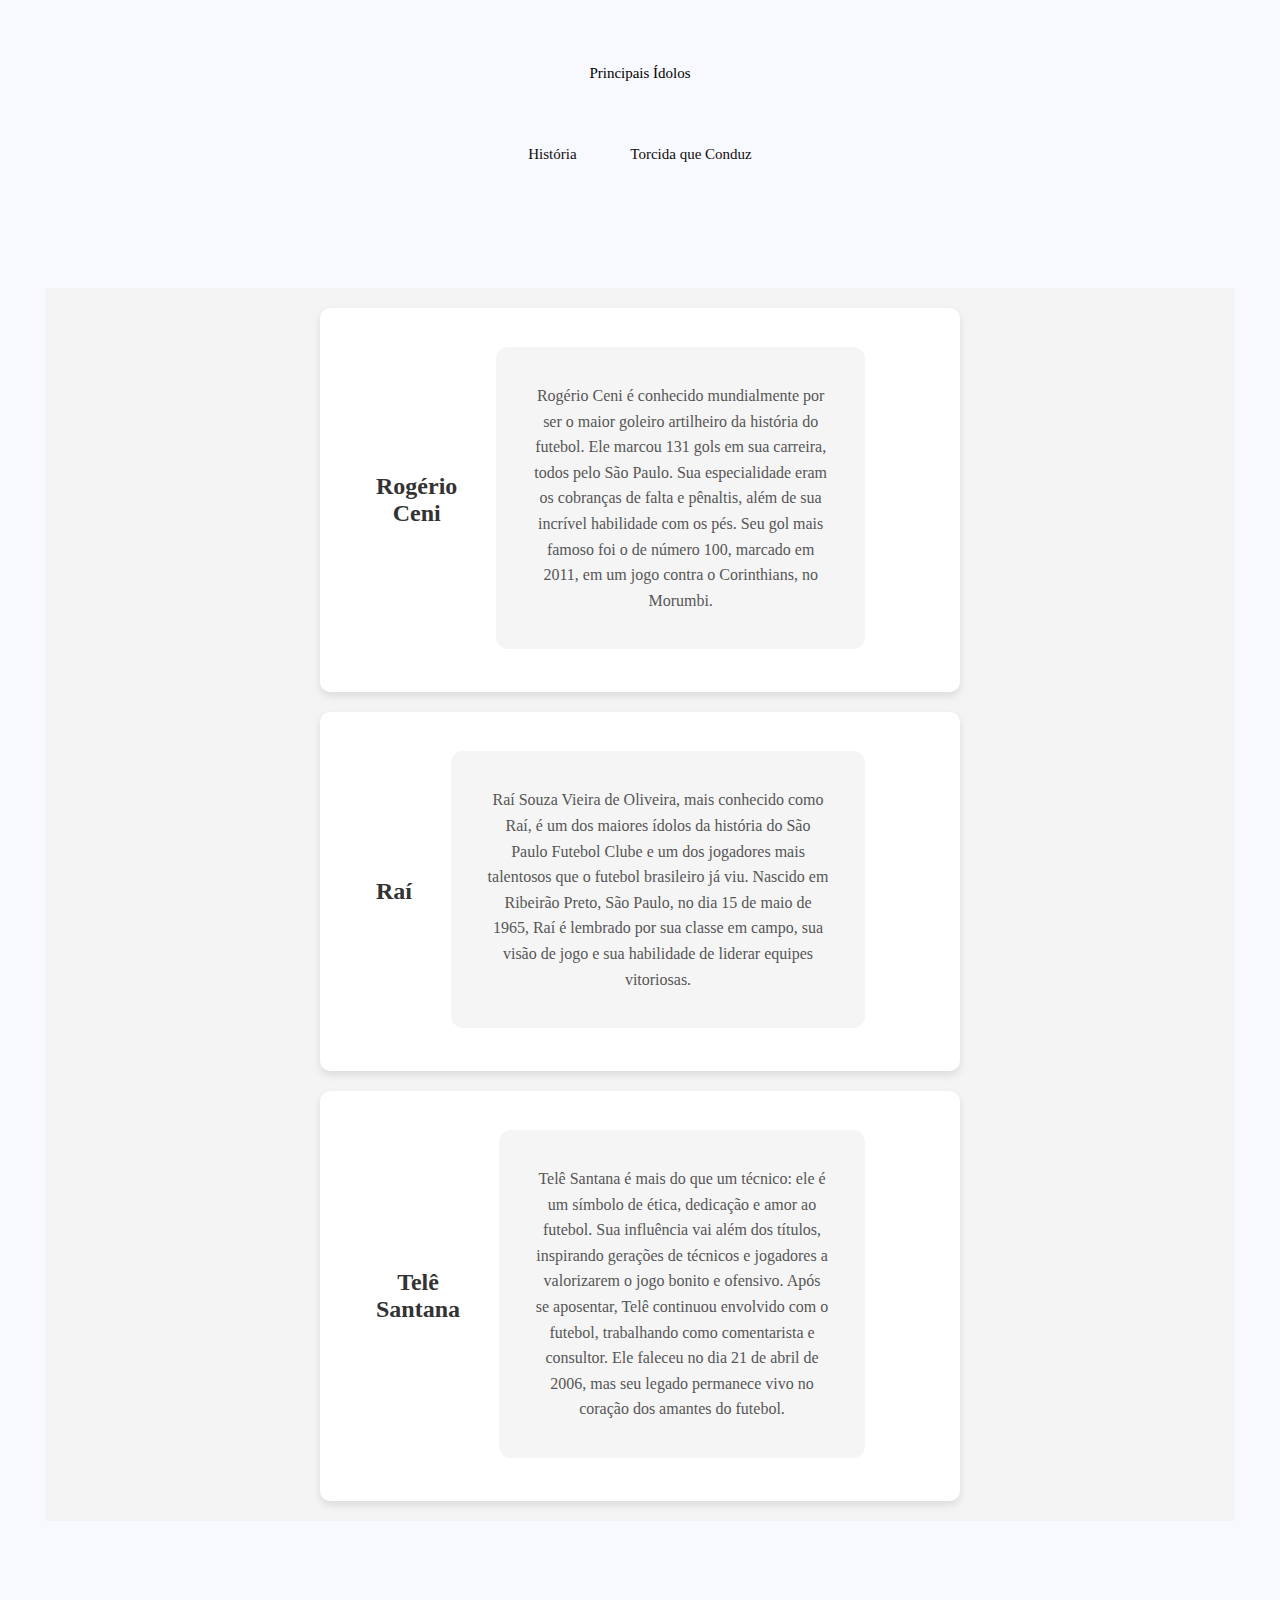
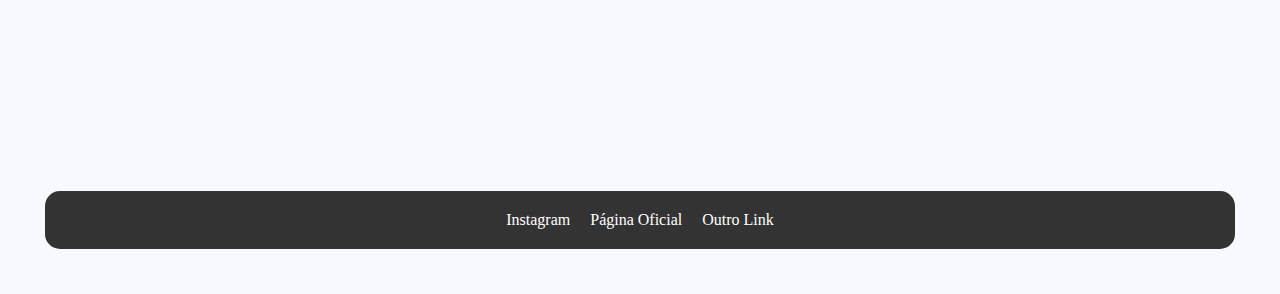
==== idolos.html @ bf15af01 "." ====
<!DOCTYPE html>
<html lang="pt-br">
<head>
    <meta charset="UTF-8">
    <meta name="viewport" content="width=device-width, initial-scale=1.0">
    <title>página de idolos</title>
    <link rel="icon" type="image/x-icon" href="/images/pngegg (1).png">
    <link rel="stylesheet" href="/styles.css"></head>
<body>
    
    <nav class="idolosP"> Principais Ídolos </nav>
    <nav class="exit">
        <a href="/index.html">História</a>
        <a href="/torcida.html">Torcida que Conduz</a>
    </nav>



    <section class="idolos">
        <div class="item">
            
            <h2 class="pag2">Rogério Ceni</h2>
            <p class="descricao">
                Rogério Ceni é conhecido mundialmente por ser o maior goleiro artilheiro da história do futebol. Ele marcou 131 gols em sua carreira, todos pelo São Paulo. Sua especialidade eram os cobranças de falta e pênaltis, além de sua incrível habilidade com os pés. Seu gol mais famoso foi o de número 100, marcado em 2011, em um jogo contra o Corinthians, no Morumbi.
            </p>
            <img src="/images/ceni.jpg" alt="" class="image-item">
        </div>

        <div class="item">
            <h2 class="pag2">Raí</h2>
            <p class="descricao">
                Raí Souza Vieira de Oliveira, mais conhecido como Raí, é um dos maiores ídolos da história do São Paulo Futebol Clube e um dos jogadores mais talentosos que o futebol brasileiro já viu. Nascido em Ribeirão Preto, São Paulo, no dia 15 de maio de 1965, Raí é lembrado por sua classe em campo, sua visão de jogo e sua habilidade de liderar equipes vitoriosas.
            </p>
            <img src="/images/rai.jpg" alt="" class="image-item">
        </div>

        <div class="item">
            <h2 class="pag2">Telê Santana</h2>
            <p class="descricao">
                Telê Santana é mais do que um técnico: ele é um símbolo de ética, dedicação e amor ao futebol. Sua influência vai além dos títulos, inspirando gerações de técnicos e jogadores a valorizarem o jogo bonito e ofensivo.
                Após se aposentar, Telê continuou envolvido com o futebol, trabalhando como comentarista e consultor. Ele faleceu no dia 21 de abril de 2006, mas seu legado permanece vivo no coração dos amantes do futebol.            </p>
            <img src="/images/telesantana.jpg" alt="" class="image-item">
        </div>
    </section>


    <footer>
        <div class="navF">
          <ul>
            <li><a href="#">Instagram</a></li>
            <li><a href="https://www.saopaulofc.net/tag/site-oficial/">Página Oficial</a></li>
            <li><a href="#">Outro Link</a></li> <!-- Adicionei um terceiro link válido -->
          </ul>
        </div>
      </footer>

</body>
</html>
---- styles.css ----
body{
    margin: 5vh;
    background-color: ghostwhite;
    font-size: 15px;
}

  
header .spfc{
  display: flex;
  justify-content: center;
  background-color: rgb(244, 10, 10);
  color: white;
  border-radius: 15px;
  box-shadow:10px 5px 8px #555;
  margin-top: 4vh;
}

nav {
    margin-top: 1vh;
    border-radius: 15px;
    padding: 20px; /* Espaçamento interno no contêiner */
    text-align: center; /* Centraliza os links horizontalmente */
  }
  
  nav a {
    display: inline-block; /* Permite definir padding e margin */
    padding: 10px 20px; /* Espaçamento interno: 10px topo/baixo, 20px esquerda/direita */
    margin: 5px; /* Espaçamento externo entre os links */
    text-decoration: none; /* Remove o sublinhado dos links */
    color: #100c0c; /* Cor do texto */
    border-radius: 5px; /* Bordas arredondadas */
  }
  
  nav a:hover {
    border-radius: 15px;
    background-color: #000000; /* Cor de fundo ao passar o mouse */
    color: white;
  }

.history{
    display: flex;
    justify-content: center;
    color: red;
    margin-bottom: 2vh;
}


section.historias {
    display: flex;
    flex-wrap: wrap;
    gap: 20px; /* Espaçamento entre as caixas */
    padding: 20px;
    border-radius: 15px;
    background-color: #953434; /* Cor de fundo da seção */
  }
  
  .caixa {
    border: 2px solid #000000;
    padding: 20px;
    background-color: #f9f9f9;
    border-radius: 10px;
    flex: 1 1 calc(33px 40px); /* Faz com que as caixas ocupem 1/3 do espaço, com gap incluso */
    box-sizing: border-box; /* Garante que o padding não afete a largura total */
  }
  
  .caixa h2 {
    text-align: center;
    color: #333;
    margin-bottom: 15px;
    margin: 5vh;
  }
  
  .caixa p {
    color: #555;
    line-height: 1.6;
  }









  /* PÁGINA DE ÍDOLOS*/
  
  .idolos {
    display: flex;
    flex-direction: column;
    align-items: center;
    gap: 20px;
    padding: 20px;
    background-color: #f4f4f4;
}

.item {
    background-color: #fff;
    border-radius: 10px;
    box-shadow: 0 4px 8px rgba(0, 0, 0, 0.1);
    padding: 20px;
    max-width: 600px;
    width: 100%;
    text-align: center;
}

/* Estilos para os títulos */
.item h2.pag2 {
    color: #333;
    margin-bottom: 10px;
    font-size: 24px;
    margin: 4vh;
}

/* Estilos para os parágrafos */
.item .descricao {
    color: #555;
    line-height: 1.6;
    margin-bottom: 20px;
    font-size: 16px;
}

/* Estilos para as imagens responsivas */
.item .image-item {
    max-width: 100px; /* A imagem não ultrapassa a largura do contêiner */
    height: auto; /* Mantém a proporção da imagem */
    border-radius: 10px;
    box-shadow: 0 4px 8px rgba(0, 0, 0, 0.2);
    display: block; /* Remove espaços extras abaixo da imagem */
    margin: 0 auto; /* Centraliza a imagem horizontalmente */
    margin: 4vh;
}


  /*PÁGINA DA TORCIDA*/

  header .logo{
    display: flex;
    justify-content: center;
  }

  header .logo img{
    
    height: 190px;
    width: 150px;
    box-shadow: 10px 15px 10px 10px whitesmoke;

  }

  header .text2 h4{
    display: flex;
    justify-content: center;
    color: black;
  }

  div{ 
    display: flex;
    justify-content: center;
    align-items: center
}

.link a{
    text-decoration: none;
    color: #000000;
    font-size: 20px;
}

  section{
    margin-top: 10vh;
  }

  section h1{
    display: flex;
    justify-content: center;
  }
  
  section p{
    display: flex;
    text-align: center;
    border: solid  white;
    border-radius: 15px;
    background-color: whitesmoke;
    padding: 4vh;
  }

  /*FOOTER*/

  footer {
    margin-top: 30vh;
    background-color: #333; /* Cor de fundo do footer */
    border-radius: 15px;
    color: #fff; /* Cor do texto */
    padding: 20px 0; /* Espaçamento interno */
    text-align: center; /* Centraliza o conteúdo */
  }
  
  .navF ul {
    list-style: none; /* Remove os marcadores da lista */
    padding: 0; /* Remove o padding padrão da lista */
    margin: 0; /* Remove a margem padrão da lista */
    display: flex; /* Alinha os itens horizontalmente */
    justify-content: center; /* Centraliza os itens */
    gap: 20px; /* Espaçamento entre os links */
  }
  
  .navF ul li {
    display: inline-block; /* Garante que os itens fiquem em linha */
  }
  
  .navF ul li a {
    color: #fff; /* Cor do texto dos links */
    text-decoration: none; /* Remove o sublinhado */
    font-size: 16px; /* Tamanho da fonte */
    transition: color 0.3s ease; /* Transição suave para o efeito hover */
  }
  
  .navF ul li a:hover {
    color: #ccc; /* Cor do texto ao passar o mouse */
  }
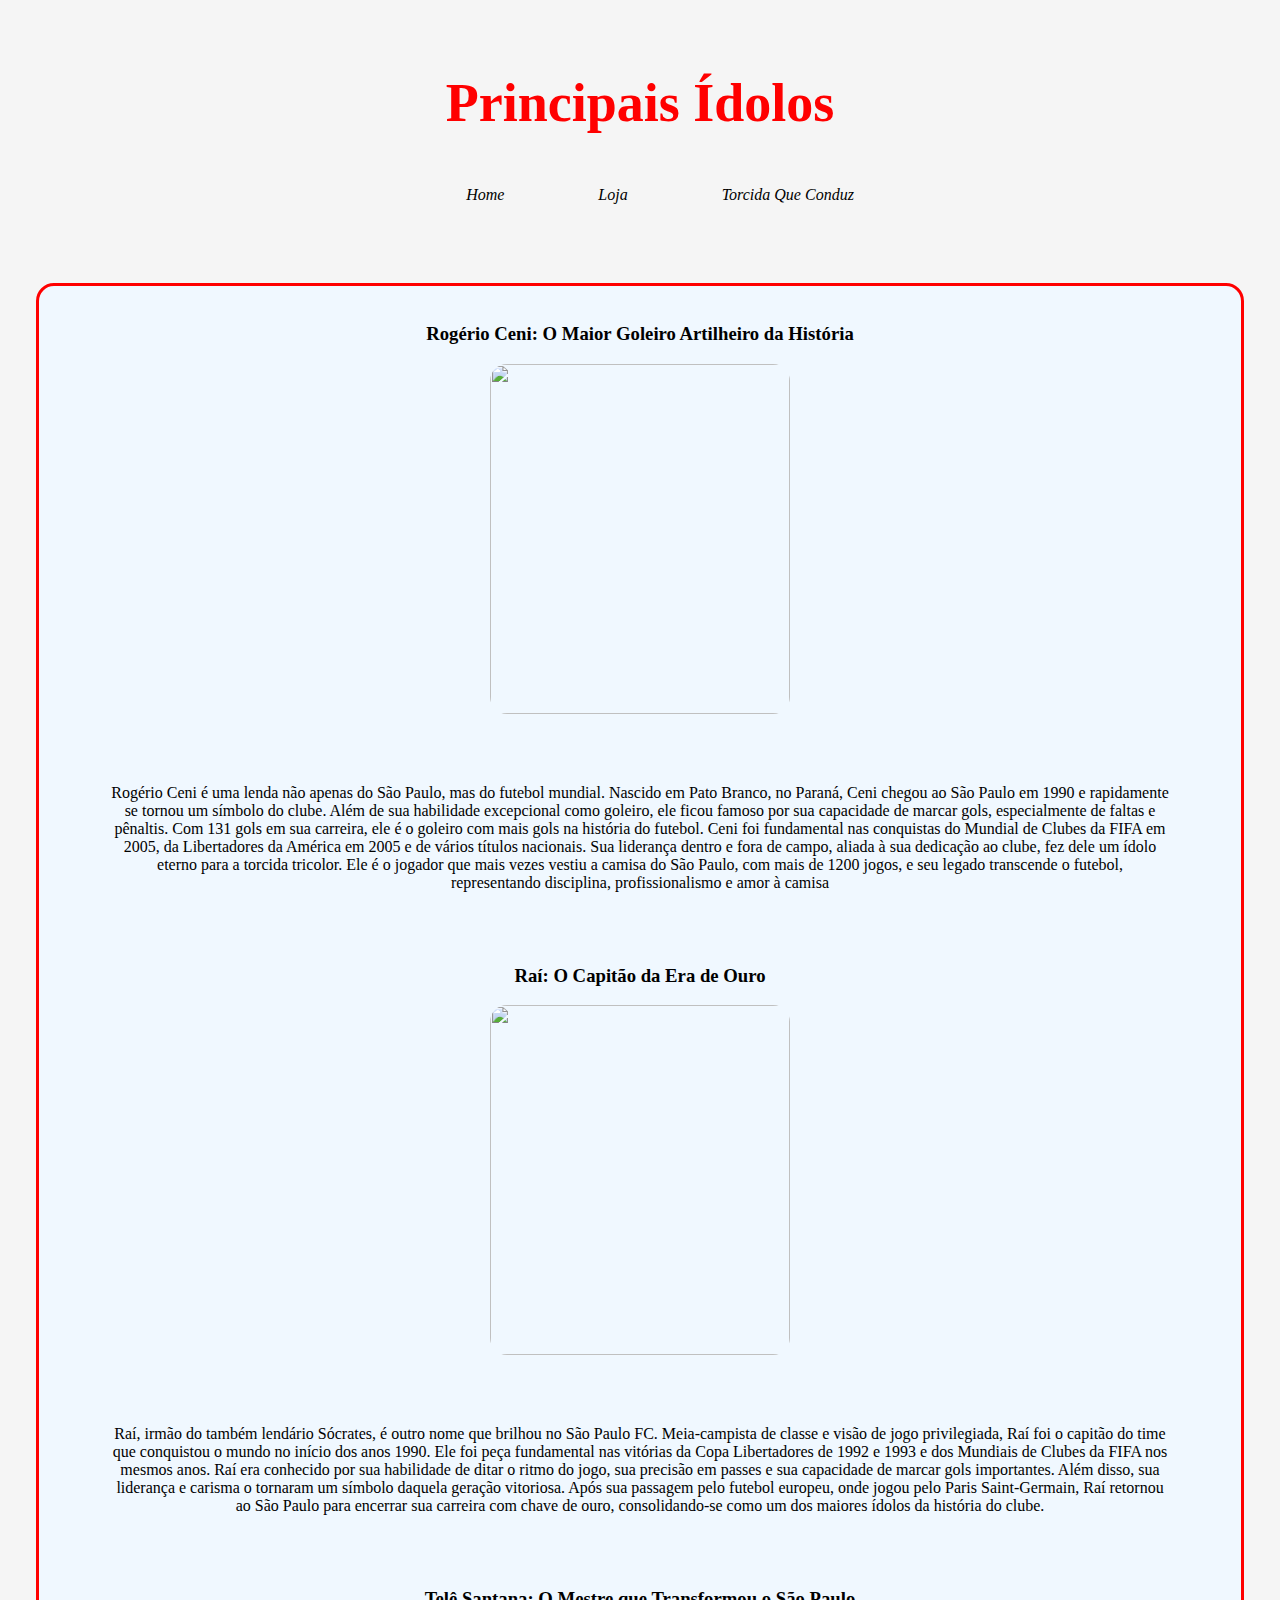
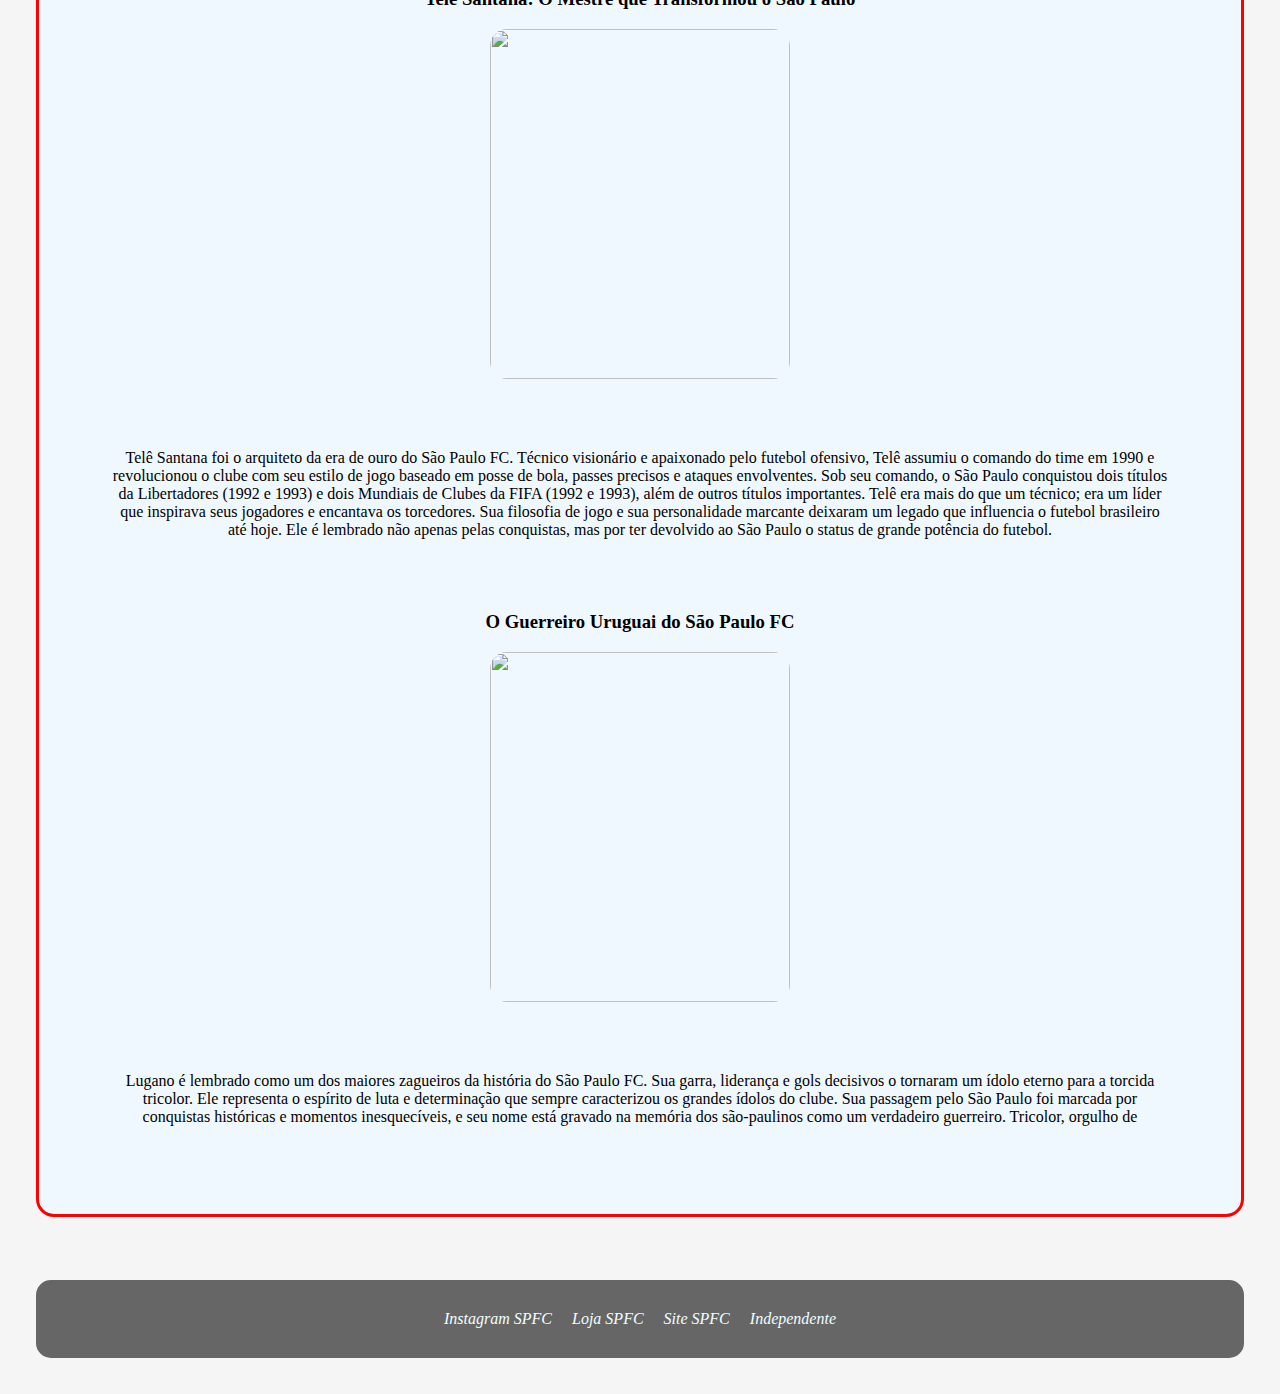
==== commit 856ca318: "favicon" ====
--- a/idolos.html
+++ b/idolos.html
@@ -3,56 +3,106 @@
 <head>
     <meta charset="UTF-8">
     <meta name="viewport" content="width=device-width, initial-scale=1.0">
-    <title>página de idolos</title>
-    <link rel="icon" type="image/x-icon" href="/images/pngegg (1).png">
-    <link rel="stylesheet" href="/styles.css"></head>
+    <title>Ídolos</title>
+    <link rel="stylesheet" href="./styles.css">
+    <link rel="icon" type="image/x-icon" href="./images/pngegg (1).png">
+
+</head>
 <body>
     
-    <nav class="idolosP"> Principais Ídolos </nav>
-    <nav class="exit">
-        <a href="/index.html">História</a>
-        <a href="/torcida.html">Torcida que Conduz</a>
+    <header class="idolos">
+
+        <div class="idolosT">
+            <h1>
+                Principais Ídolos
+            </h1>
+        </div>
+
+    </header>
+
+    <nav>
+         
+        <ul>
+            <a href="./index.html">Home</a>
+            <a href="https://independentenet.com.br/">Loja </a>
+            <a href="./torcida.html">Torcida Que Conduz</a>
+        </ul>
+
     </nav>
 
+    <article>
+        <div class="idolos-image">
 
+            <div class="descriptions">
+                <h3>
+                    Rogério Ceni: O Maior Goleiro Artilheiro da História   
+                 </h3>
 
-    <section class="idolos">
-        <div class="item">
-            
-            <h2 class="pag2">Rogério Ceni</h2>
-            <p class="descricao">
-                Rogério Ceni é conhecido mundialmente por ser o maior goleiro artilheiro da história do futebol. Ele marcou 131 gols em sua carreira, todos pelo São Paulo. Sua especialidade eram os cobranças de falta e pênaltis, além de sua incrível habilidade com os pés. Seu gol mais famoso foi o de número 100, marcado em 2011, em um jogo contra o Corinthians, no Morumbi.
-            </p>
-            <img src="/images/ceni.jpg" alt="" class="image-item">
+                 <img src="./images/048ef6780cd4180bf8d24906ce29aee3.jpg" alt="">
+    
+                <p>
+                    Rogério Ceni é uma lenda não apenas do São Paulo, mas do futebol mundial. Nascido em Pato Branco, no Paraná, Ceni chegou ao São Paulo em 1990 e rapidamente se tornou um símbolo do clube. Além de sua habilidade excepcional como goleiro, ele ficou famoso por sua capacidade de marcar gols, especialmente de faltas e pênaltis. Com 131 gols em sua carreira, ele é o goleiro com mais gols na história do futebol.
+
+                    Ceni foi fundamental nas conquistas do Mundial de Clubes da FIFA em 2005, da Libertadores da América em 2005 e de vários títulos nacionais. Sua liderança dentro e fora de campo, aliada à sua dedicação ao clube, fez dele um ídolo eterno para a torcida tricolor. Ele é o jogador que mais vezes vestiu a camisa do São Paulo, com mais de 1200 jogos, e seu legado transcende o futebol, representando disciplina, profissionalismo e amor à camisa    
+                
+            </div>
+
+            <div class="descriptions">
+                <h3>
+                    Raí: O Capitão da Era de Ouro    
+                </h3>
+                
+                <img src="./images/5fdd8d441fd9d4a7287ef1668ca5a8fe.jpg" alt="">
+
+                <p>
+                    Raí, irmão do também lendário Sócrates, é outro nome que brilhou no São Paulo FC. Meia-campista de classe e visão de jogo privilegiada, Raí foi o capitão do time que conquistou o mundo no início dos anos 1990. Ele foi peça fundamental nas vitórias da Copa Libertadores de 1992 e 1993 e dos Mundiais de Clubes da FIFA nos mesmos anos.
+
+                    Raí era conhecido por sua habilidade de ditar o ritmo do jogo, sua precisão em passes e sua capacidade de marcar gols importantes. Além disso, sua liderança e carisma o tornaram um símbolo daquela geração vitoriosa. Após sua passagem pelo futebol europeu, onde jogou pelo Paris Saint-Germain, Raí retornou ao São Paulo para encerrar sua carreira com chave de ouro, consolidando-se como um dos maiores ídolos da história do clube.                </p>
+    
+                
+            </div>
+
+            <div class="descriptions">
+                <h3>
+                    Telê Santana: O Mestre que Transformou o São Paulo
+                </h3>
+    
+                <img src="./images/telesantana.jpg" alt="">
+
+                <p>
+                    Telê Santana foi o arquiteto da era de ouro do São Paulo FC. Técnico visionário e apaixonado pelo futebol ofensivo, Telê assumiu o comando do time em 1990 e revolucionou o clube com seu estilo de jogo baseado em posse de bola, passes precisos e ataques envolventes. Sob seu comando, o São Paulo conquistou dois títulos da Libertadores (1992 e 1993) e dois Mundiais de Clubes da FIFA (1992 e 1993), além de outros títulos importantes.
+
+                    Telê era mais do que um técnico; era um líder que inspirava seus jogadores e encantava os torcedores. Sua filosofia de jogo e sua personalidade marcante deixaram um legado que influencia o futebol brasileiro até hoje. Ele é lembrado não apenas pelas conquistas, mas por ter devolvido ao São Paulo o status de grande potência do futebol.                </p>
+    
+             
+            </div>
+
+            <div class="descriptions">
+                <h3>
+                    O Guerreiro Uruguai do São Paulo FC
+                </h3>
+
+                <img src="./images/lugano.jpg" alt="">
+    
+                <p>
+                    Lugano é lembrado como um dos maiores zagueiros da história do São Paulo FC. Sua garra, liderança e gols decisivos o tornaram um ídolo eterno para a torcida tricolor. Ele representa o espírito de luta e determinação que sempre caracterizou os grandes ídolos do clube.
+
+                    Sua passagem pelo São Paulo foi marcada por conquistas históricas e momentos inesquecíveis, e seu nome está gravado na memória dos são-paulinos como um verdadeiro guerreiro. Tricolor, orgulho de                </p>
+    
+                
+            </div>
+
         </div>
-
-        <div class="item">
-            <h2 class="pag2">Raí</h2>
-            <p class="descricao">
-                Raí Souza Vieira de Oliveira, mais conhecido como Raí, é um dos maiores ídolos da história do São Paulo Futebol Clube e um dos jogadores mais talentosos que o futebol brasileiro já viu. Nascido em Ribeirão Preto, São Paulo, no dia 15 de maio de 1965, Raí é lembrado por sua classe em campo, sua visão de jogo e sua habilidade de liderar equipes vitoriosas.
-            </p>
-            <img src="/images/rai.jpg" alt="" class="image-item">
-        </div>
-
-        <div class="item">
-            <h2 class="pag2">Telê Santana</h2>
-            <p class="descricao">
-                Telê Santana é mais do que um técnico: ele é um símbolo de ética, dedicação e amor ao futebol. Sua influência vai além dos títulos, inspirando gerações de técnicos e jogadores a valorizarem o jogo bonito e ofensivo.
-                Após se aposentar, Telê continuou envolvido com o futebol, trabalhando como comentarista e consultor. Ele faleceu no dia 21 de abril de 2006, mas seu legado permanece vivo no coração dos amantes do futebol.            </p>
-            <img src="/images/telesantana.jpg" alt="" class="image-item">
-        </div>
-    </section>
-
+    </article>
 
     <footer>
-        <div class="navF">
-          <ul>
-            <li><a href="#">Instagram</a></li>
-            <li><a href="https://www.saopaulofc.net/tag/site-oficial/">Página Oficial</a></li>
-            <li><a href="#">Outro Link</a></li> <!-- Adicionei um terceiro link válido -->
-          </ul>
+        <div class="container">
+            <a href="https://www.instagram.com/saopaulofc/">Instagram SPFC</a>
+            <a href="https://www.saostore.com.br/">Loja SPFC</a>
+            <a href="https://www.saopaulofc.net/tag/site-oficial/">Site SPFC</a>
+            <a href="https://independentenet.com.br/">Independente</a>
         </div>
-      </footer>
+    </footer>
 
 </body>
 </html>--- a/styles.css
+++ b/styles.css
@@ -1,219 +1,190 @@
 body{
-    margin: 5vh;
-    background-color: ghostwhite;
-    font-size: 15px;
+    margin: 4vh;
+    background-color: #F5F5F5;
 }
 
-  
-header .spfc{
-  display: flex;
-  justify-content: center;
-  background-color: rgb(244, 10, 10);
-  color: white;
-  border-radius: 15px;
-  box-shadow:10px 5px 8px #555;
-  margin-top: 4vh;
+/*PÁGINA DE HISTÓRIA*/
+
+header{
+    display: flex;
+    justify-content: center;
+    background-color: red;
+    border-radius: 15px;
+    border: solid black;
 }
 
-nav {
-    margin-top: 1vh;
-    border-radius: 15px;
-    padding: 20px; /* Espaçamento interno no contêiner */
-    text-align: center; /* Centraliza os links horizontalmente */
-  }
-  
-  nav a {
-    display: inline-block; /* Permite definir padding e margin */
-    padding: 10px 20px; /* Espaçamento interno: 10px topo/baixo, 20px esquerda/direita */
-    margin: 5px; /* Espaçamento externo entre os links */
-    text-decoration: none; /* Remove o sublinhado dos links */
-    color: #100c0c; /* Cor do texto */
-    border-radius: 5px; /* Bordas arredondadas */
-  }
-  
-  nav a:hover {
-    border-radius: 15px;
-    background-color: #000000; /* Cor de fundo ao passar o mouse */
-    color: white;
-  }
+header .spfc h1{
+    color: rgb(246, 245, 245);
+    font-family:fantasy;
+}
 
-.history{
+nav{
     display: flex;
     justify-content: center;
-    color: red;
-    margin-bottom: 2vh;
+}
+
+nav ul a{
+    text-decoration: none;
+    color: black;
+    margin: 5vh;
+    font-style: oblique;
+}
+
+nav ul a:hover{
+    background-color: black;
+    color: white;
+    padding: 2vh;
+    border-radius: 10px;
+}
+
+section{
+    margin-top: 7vh;
+    border: solid rgb(22, 21, 21);
+    border-radius: 30px;
+    background-color: aliceblue;
+}
+
+section .history{
+    padding: 1px;
+}
+
+section .text1 h2{
+    text-align: center;
+    border-radius:16px;
+    color: rgb(25, 21, 21);
+    
+}
+
+section p{
+    text-align: center;
+    margin: 10px;
+    border-radius: 15px;
+    padding: 10px;
+    background-color: ghostwhite;
+    font-family:cursive
 }
 
 
-section.historias {
+/*PÁGINA DE ÍDOLOS*/
+
+.idolos{
+    background-color: transparent;
+    border: none;
+}
+
+.idolos h1{
+    color: red;
+    font-size: 6vh;
+    font-family:fantasy;
+
+}
+
+article{
+    border: solid red;
+    border-radius: 18px;
+    background-color: aliceblue;
+    padding: 2vh;
+    margin-top: 7vh;
+}
+
+article h3{
     display: flex;
-    flex-wrap: wrap;
-    gap: 20px; /* Espaçamento entre as caixas */
-    padding: 20px;
-    border-radius: 15px;
-    background-color: #953434; /* Cor de fundo da seção */
-  }
-  
-  .caixa {
-    border: 2px solid #000000;
-    padding: 20px;
-    background-color: #f9f9f9;
-    border-radius: 10px;
-    flex: 1 1 calc(33px 40px); /* Faz com que as caixas ocupem 1/3 do espaço, com gap incluso */
-    box-sizing: border-box; /* Garante que o padding não afete a largura total */
-  }
-  
-  .caixa h2 {
+    justify-content: center;
+}
+
+article p{
     text-align: center;
-    color: #333;
-    margin-bottom: 15px;
-    margin: 5vh;
-  }
-  
-  .caixa p {
-    color: #555;
-    line-height: 1.6;
-  }
+    padding: 6vh;
+    font-family:cursive
+
+}
+
+article img{
+    height: 350px;
+    width: 300px;
+    border-radius: 17px;
+    display: block;
+    margin-left: auto;
+    margin-right: auto;
+    
+}
 
 
 
 
 
-
-
-
-
-  /* PÁGINA DE ÍDOLOS*/
-  
-  .idolos {
+/*PÁGINA DE TORCIDA*/
+.torcida{
     display: flex;
-    flex-direction: column;
     align-items: center;
     gap: 20px;
-    padding: 20px;
-    background-color: #f4f4f4;
+    background-color: transparent;
+    border: none;
 }
 
-.item {
-    background-color: #fff;
-    border-radius: 10px;
-    box-shadow: 0 4px 8px rgba(0, 0, 0, 0.1);
-    padding: 20px;
-    max-width: 600px;
-    width: 100%;
-    text-align: center;
+.torcida h1{
+    color: rgb(8, 11, 11);
+    margin: 0;
+    height: auto;
+    font-family:fantasy;
+
 }
 
-/* Estilos para os títulos */
-.item h2.pag2 {
-    color: #333;
-    margin-bottom: 10px;
-    font-size: 24px;
-    margin: 4vh;
+.torcida img{
+    width: 100px;
+    height: 100px;
+
 }
 
-/* Estilos para os parágrafos */
-.item .descricao {
-    color: #555;
-    line-height: 1.6;
-    margin-bottom: 20px;
-    font-size: 16px;
+.gif{
+    margin-top: 7vh;
+    display: flex;
+    justify-content: center;
+    align-items: center;
 }
 
-/* Estilos para as imagens responsivas */
-.item .image-item {
-    max-width: 100px; /* A imagem não ultrapassa a largura do contêiner */
-    height: auto; /* Mantém a proporção da imagem */
-    border-radius: 10px;
-    box-shadow: 0 4px 8px rgba(0, 0, 0, 0.2);
-    display: block; /* Remove espaços extras abaixo da imagem */
-    margin: 0 auto; /* Centraliza a imagem horizontalmente */
-    margin: 4vh;
+.gif img{
+    border-radius: 17px;
+    width: 300px;
 }
 
-
-  /*PÁGINA DA TORCIDA*/
-
-  header .logo{
-    display: flex;
-    justify-content: center;
-  }
-
-  header .logo img{
-    
-    height: 190px;
-    width: 150px;
-    box-shadow: 10px 15px 10px 10px whitesmoke;
-
-  }
-
-  header .text2 h4{
-    display: flex;
-    justify-content: center;
-    color: black;
-  }
-
-  div{ 
-    display: flex;
-    justify-content: center;
-    align-items: center
+.quem-somos{
+    margin-top: 7vh;
+    background-color: transparent;
+    border: solid red;
+    padding: 3vh;
 }
 
-.link a{
-    text-decoration: none;
-    color: #000000;
-    font-size: 20px;
+.text1{
+    text-align: center;
+    line-height: 1.6;
+    font-family:cursive
+
 }
 
-  section{
-    margin-top: 10vh;
-  }
+.text1 h4{
+    padding: 10px;
+}
 
-  section h1{
+/*FOOTER DAS PÁGINAS */
+footer{
+    padding: 20px;
+    background-color: #666666;
+    border-radius: 15px;
+    justify-content: center;
     display: flex;
-    justify-content: center;
-  }
-  
-  section p{
+    margin-top: 7vh;
+
+}
+
+footer .container{
     display: flex;
-    text-align: center;
-    border: solid  white;
-    border-radius: 15px;
-    background-color: whitesmoke;
-    padding: 4vh;
-  }
+    flex-wrap: wrap;
+}
 
-  /*FOOTER*/
-
-  footer {
-    margin-top: 30vh;
-    background-color: #333; /* Cor de fundo do footer */
-    border-radius: 15px;
-    color: #fff; /* Cor do texto */
-    padding: 20px 0; /* Espaçamento interno */
-    text-align: center; /* Centraliza o conteúdo */
-  }
-  
-  .navF ul {
-    list-style: none; /* Remove os marcadores da lista */
-    padding: 0; /* Remove o padding padrão da lista */
-    margin: 0; /* Remove a margem padrão da lista */
-    display: flex; /* Alinha os itens horizontalmente */
-    justify-content: center; /* Centraliza os itens */
-    gap: 20px; /* Espaçamento entre os links */
-  }
-  
-  .navF ul li {
-    display: inline-block; /* Garante que os itens fiquem em linha */
-  }
-  
-  .navF ul li a {
-    color: #fff; /* Cor do texto dos links */
-    text-decoration: none; /* Remove o sublinhado */
-    font-size: 16px; /* Tamanho da fonte */
-    transition: color 0.3s ease; /* Transição suave para o efeito hover */
-  }
-  
-  .navF ul li a:hover {
-    color: #ccc; /* Cor do texto ao passar o mouse */
-  }+footer a{
+    text-decoration: none;
+    color: azure;
+    margin: 10px;
+    font-style: oblique;
+}